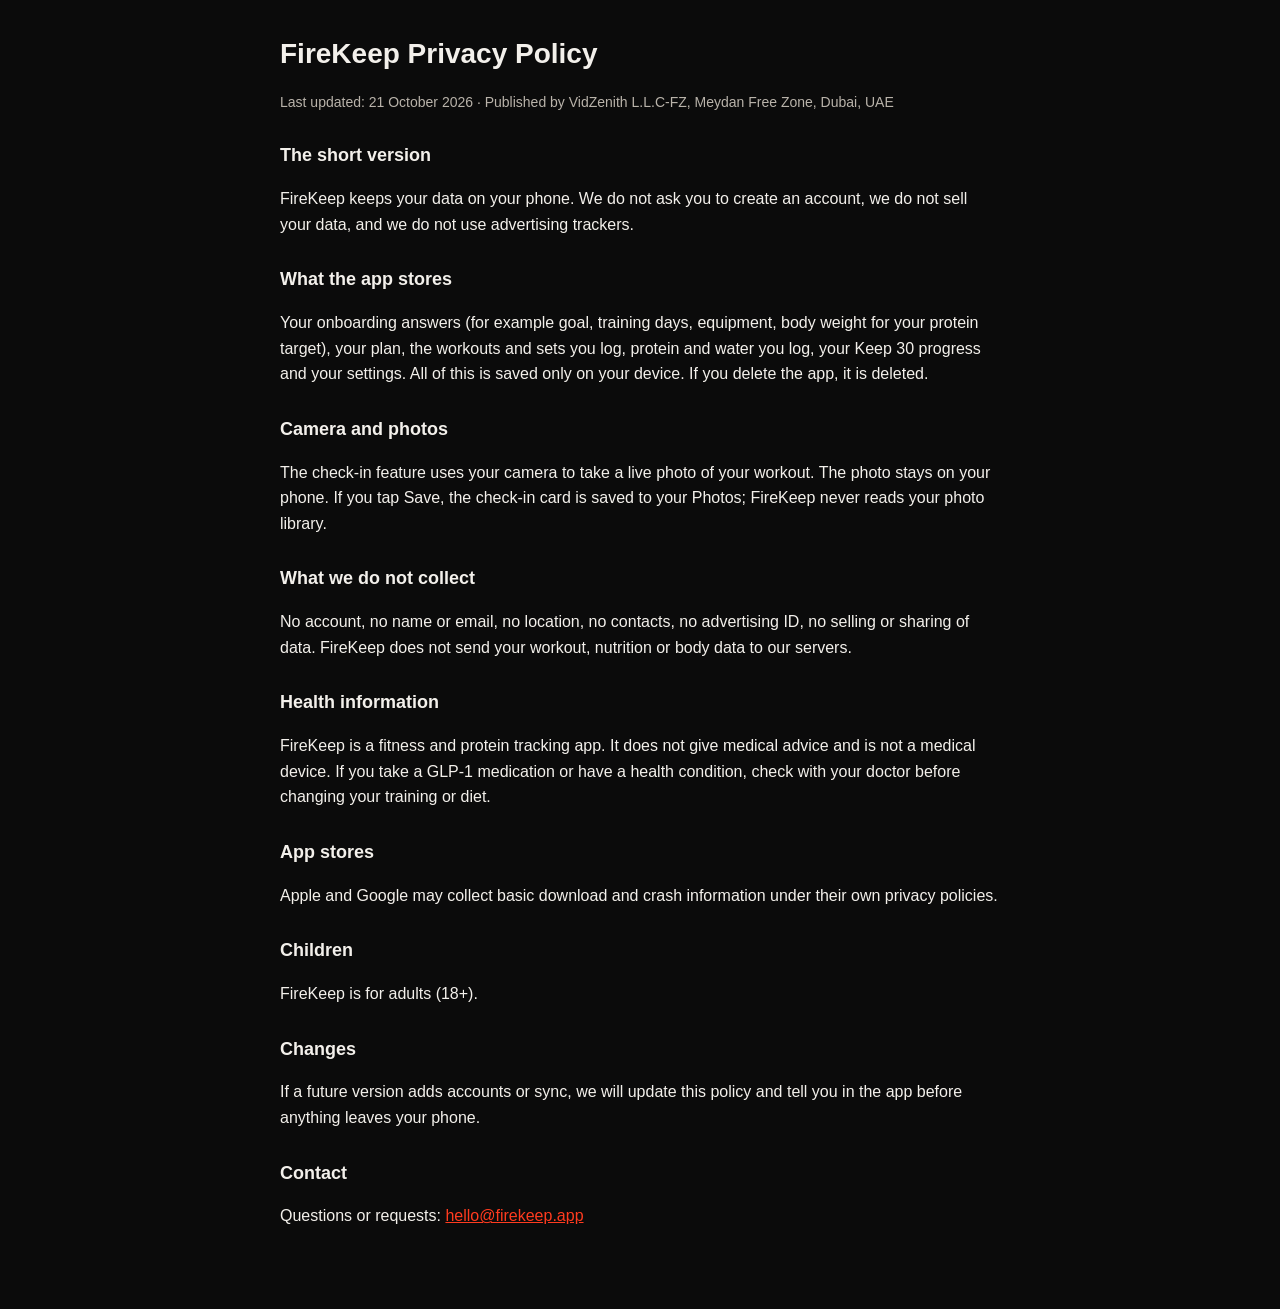
==== privacy.html @ 6477e28a "FireKeep site: home, privacy, support Co-Authored-By: Claude Opus 5.5 <noreply@anthropic.com>" ====
<!doctype html>
<html lang="en"><head><meta charset="utf-8"><meta name="viewport" content="width=device-width,initial-scale=1">
<title>FireKeep · Privacy Policy</title>
<style>
  :root { color-scheme: dark; }
  body { margin: 0; background: #0b0b0b; color: #f3f0eb; font: 16px/1.6 -apple-system, Helvetica, Arial, sans-serif; }
  main { max-width: 720px; margin: 0 auto; padding: 32px 16px 64px; }
  h1 { font-size: 28px; margin: 0 0 4px; } h2 { font-size: 18px; margin: 28px 0 6px; }
  .muted { color: #b9b3aa; font-size: 14px; } a { color: #ff3b1f; }
</style></head><body><main>
<h1>FireKeep Privacy Policy</h1>
<p class="muted">Last updated: 21 October 2026 · Published by VidZenith L.L.C-FZ, Meydan Free Zone, Dubai, UAE</p>

<h2>The short version</h2>
<p>FireKeep keeps your data on your phone. We do not ask you to create an account, we do not sell your data, and we do not use advertising trackers.</p>

<h2>What the app stores</h2>
<p>Your onboarding answers (for example goal, training days, equipment, body weight for your protein target), your plan, the workouts and sets you log, protein and water you log, your Keep 30 progress and your settings. All of this is saved only on your device. If you delete the app, it is deleted.</p>

<h2>Camera and photos</h2>
<p>The check-in feature uses your camera to take a live photo of your workout. The photo stays on your phone. If you tap Save, the check-in card is saved to your Photos; FireKeep never reads your photo library.</p>

<h2>What we do not collect</h2>
<p>No account, no name or email, no location, no contacts, no advertising ID, no selling or sharing of data. FireKeep does not send your workout, nutrition or body data to our servers.</p>

<h2>Health information</h2>
<p>FireKeep is a fitness and protein tracking app. It does not give medical advice and is not a medical device. If you take a GLP-1 medication or have a health condition, check with your doctor before changing your training or diet.</p>

<h2>App stores</h2>
<p>Apple and Google may collect basic download and crash information under their own privacy policies.</p>

<h2>Children</h2>
<p>FireKeep is for adults (18+).</p>

<h2>Changes</h2>
<p>If a future version adds accounts or sync, we will update this policy and tell you in the app before anything leaves your phone.</p>

<h2>Contact</h2>
<p>Questions or requests: <a href="mailto:hello@firekeep.app">hello@firekeep.app</a></p>
</main></body></html>
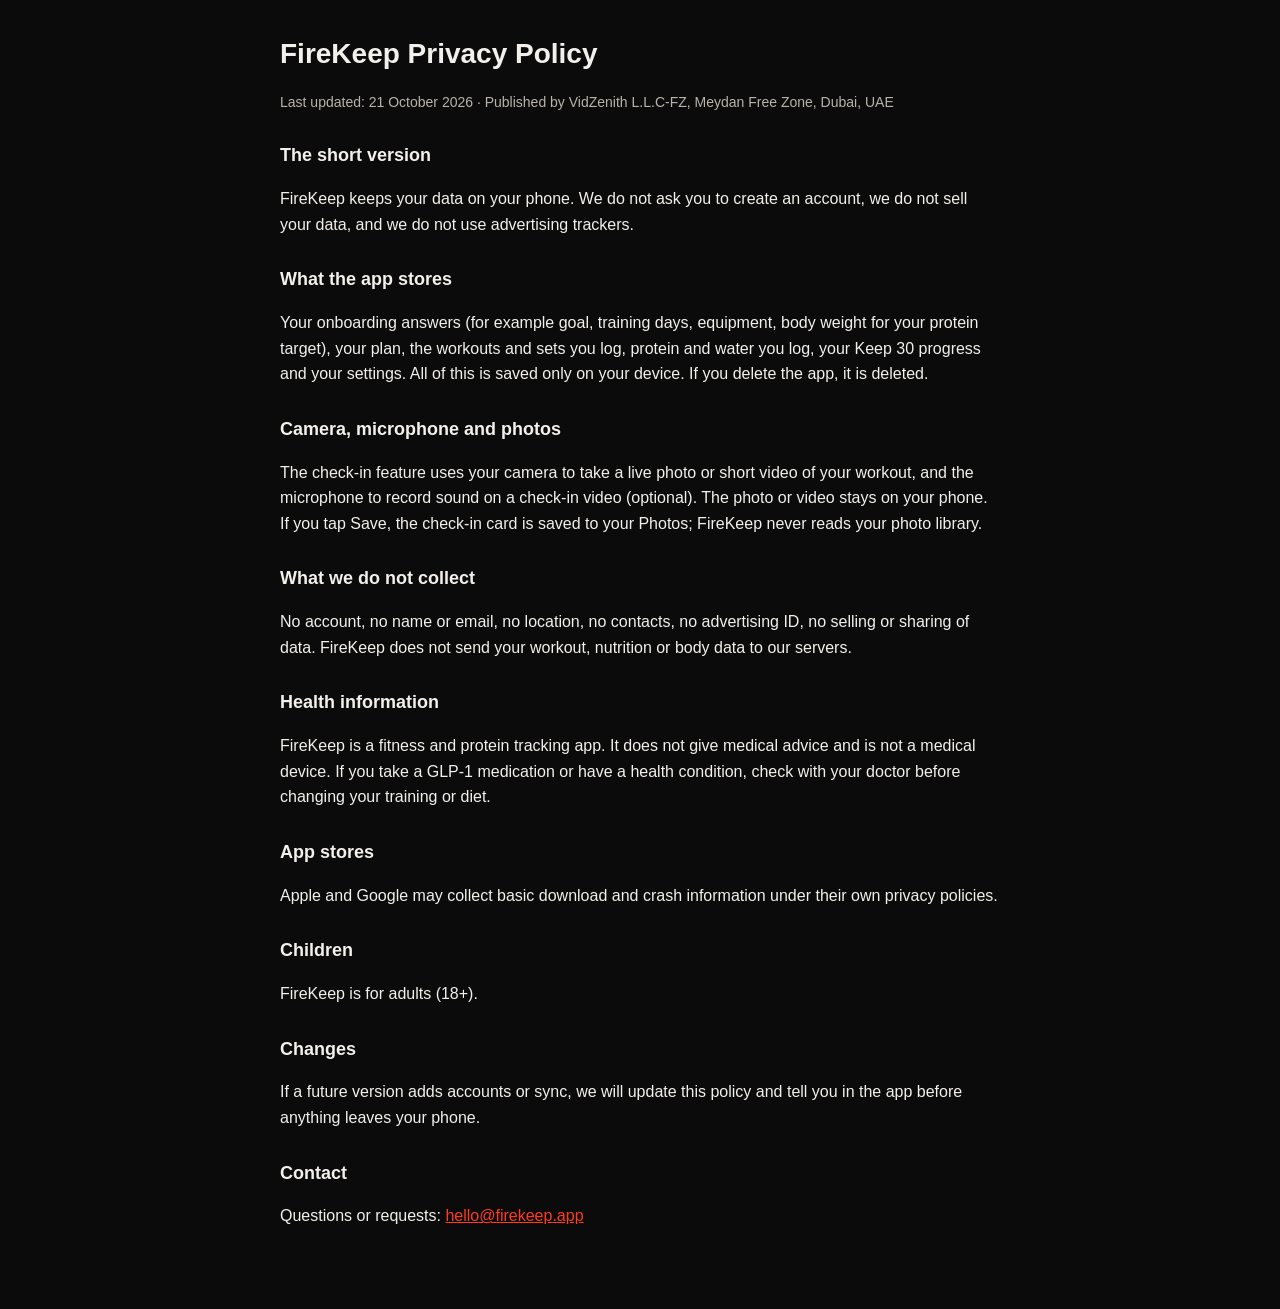
==== commit 92fc1128: "Privacy: mention microphone for optional check-in videos Co-Authored-By: Claude Opus 5.5 <noreply@an" ====
--- a/privacy.html
+++ b/privacy.html
@@ -17,8 +17,8 @@
 <h2>What the app stores</h2>
 <p>Your onboarding answers (for example goal, training days, equipment, body weight for your protein target), your plan, the workouts and sets you log, protein and water you log, your Keep 30 progress and your settings. All of this is saved only on your device. If you delete the app, it is deleted.</p>
 
-<h2>Camera and photos</h2>
-<p>The check-in feature uses your camera to take a live photo of your workout. The photo stays on your phone. If you tap Save, the check-in card is saved to your Photos; FireKeep never reads your photo library.</p>
+<h2>Camera, microphone and photos</h2>
+<p>The check-in feature uses your camera to take a live photo or short video of your workout, and the microphone to record sound on a check-in video (optional). The photo or video stays on your phone. If you tap Save, the check-in card is saved to your Photos; FireKeep never reads your photo library.</p>
 
 <h2>What we do not collect</h2>
 <p>No account, no name or email, no location, no contacts, no advertising ID, no selling or sharing of data. FireKeep does not send your workout, nutrition or body data to our servers.</p>
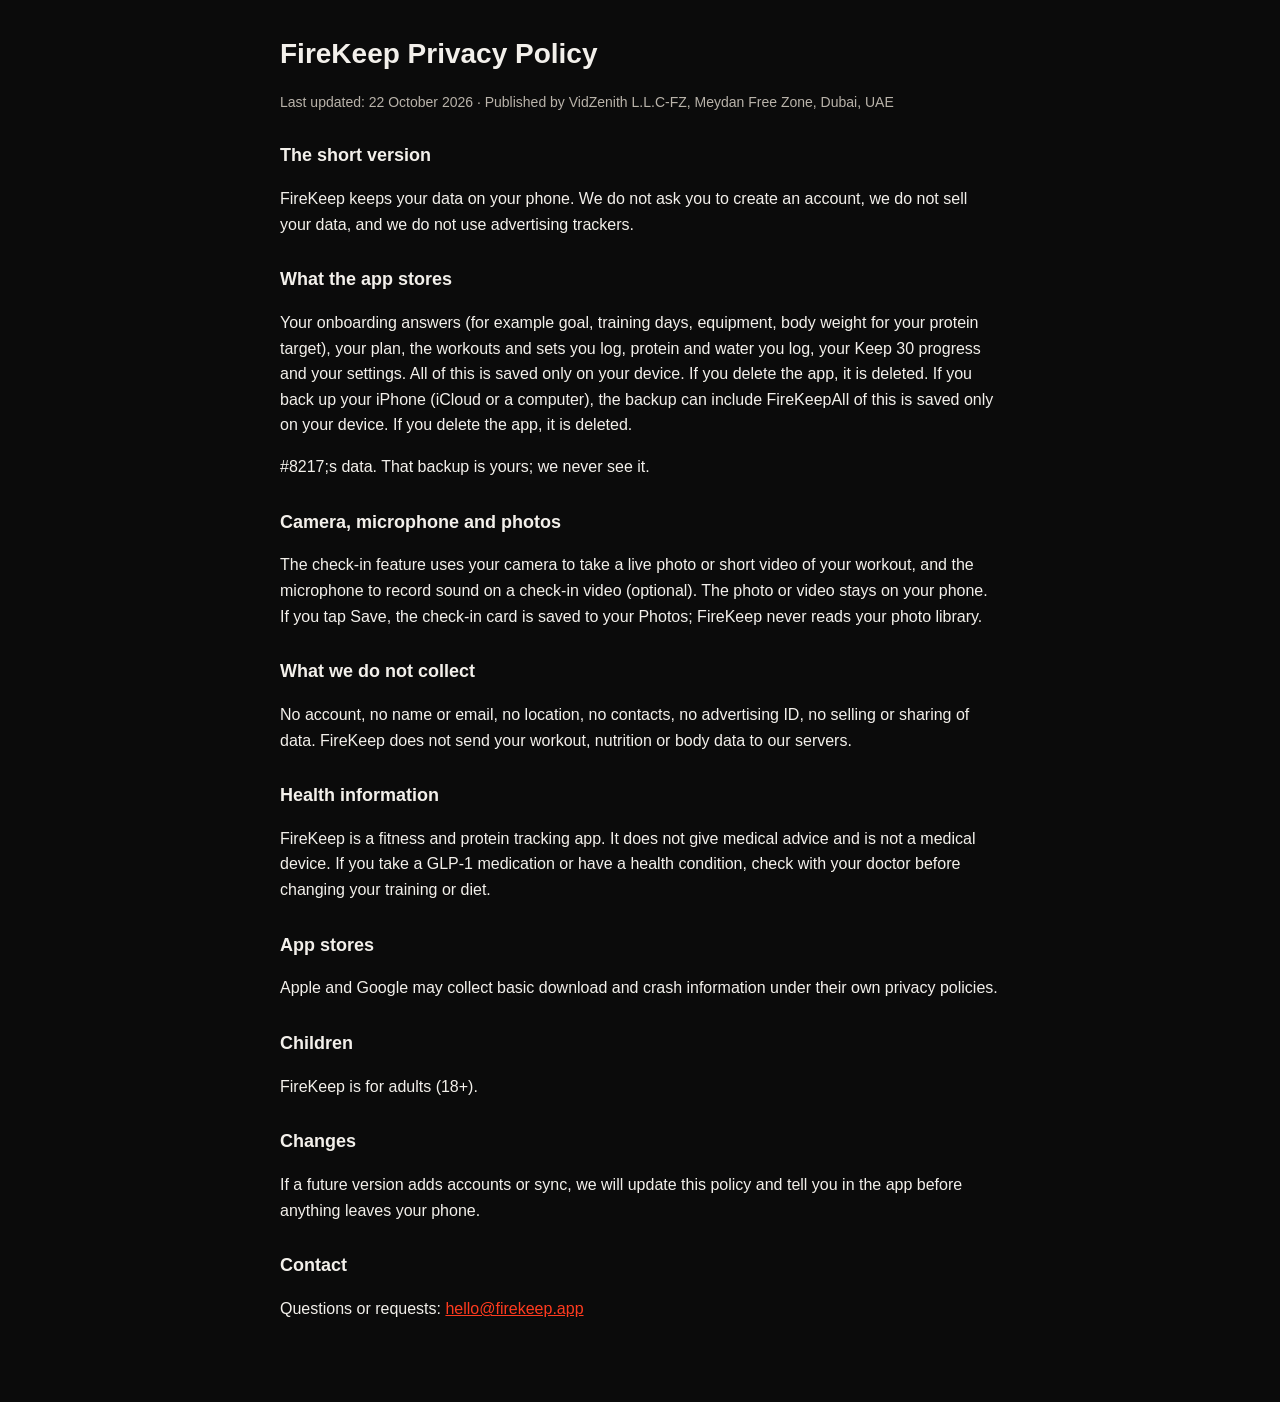
==== commit bb0e3b07: "Privacy + support: iPhone backups can include FireKeep data (user's own backup) Co-Authored-By: Clau" ====
--- a/privacy.html
+++ b/privacy.html
@@ -9,13 +9,13 @@
   .muted { color: #b9b3aa; font-size: 14px; } a { color: #ff3b1f; }
 </style></head><body><main>
 <h1>FireKeep Privacy Policy</h1>
-<p class="muted">Last updated: 21 October 2026 · Published by VidZenith L.L.C-FZ, Meydan Free Zone, Dubai, UAE</p>
+<p class="muted">Last updated: 22 October 2026 · Published by VidZenith L.L.C-FZ, Meydan Free Zone, Dubai, UAE</p>
 
 <h2>The short version</h2>
 <p>FireKeep keeps your data on your phone. We do not ask you to create an account, we do not sell your data, and we do not use advertising trackers.</p>
 
 <h2>What the app stores</h2>
-<p>Your onboarding answers (for example goal, training days, equipment, body weight for your protein target), your plan, the workouts and sets you log, protein and water you log, your Keep 30 progress and your settings. All of this is saved only on your device. If you delete the app, it is deleted.</p>
+<p>Your onboarding answers (for example goal, training days, equipment, body weight for your protein target), your plan, the workouts and sets you log, protein and water you log, your Keep 30 progress and your settings. All of this is saved only on your device. If you delete the app, it is deleted. If you back up your iPhone (iCloud or a computer), the backup can include FireKeepAll of this is saved only on your device. If you delete the app, it is deleted.</p>#8217;s data. That backup is yours; we never see it.</p>
 
 <h2>Camera, microphone and photos</h2>
 <p>The check-in feature uses your camera to take a live photo or short video of your workout, and the microphone to record sound on a check-in video (optional). The photo or video stays on your phone. If you tap Save, the check-in card is saved to your Photos; FireKeep never reads your photo library.</p>
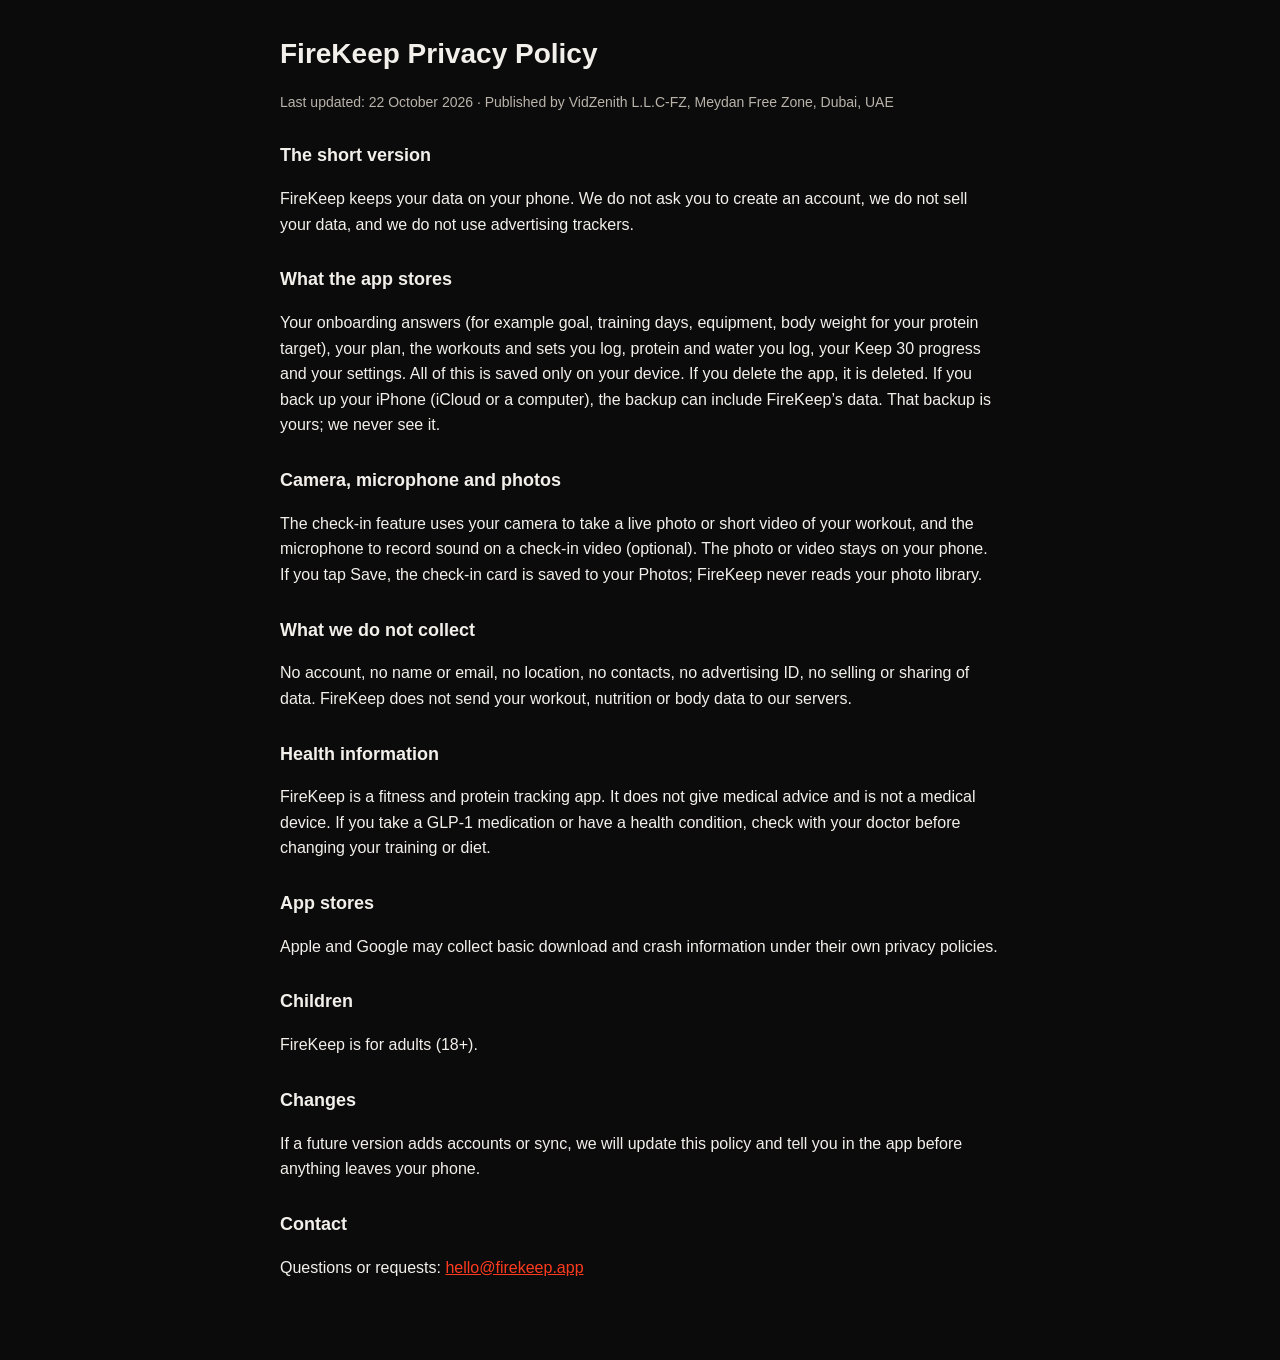
==== commit 464c6fa2: "Fix malformed backup sentence on privacy + support (sed & bug) Co-Authored-By: Claude Opus 5.5 <nore" ====
--- a/privacy.html
+++ b/privacy.html
@@ -15,7 +15,7 @@
 <p>FireKeep keeps your data on your phone. We do not ask you to create an account, we do not sell your data, and we do not use advertising trackers.</p>
 
 <h2>What the app stores</h2>
-<p>Your onboarding answers (for example goal, training days, equipment, body weight for your protein target), your plan, the workouts and sets you log, protein and water you log, your Keep 30 progress and your settings. All of this is saved only on your device. If you delete the app, it is deleted. If you back up your iPhone (iCloud or a computer), the backup can include FireKeepAll of this is saved only on your device. If you delete the app, it is deleted.</p>#8217;s data. That backup is yours; we never see it.</p>
+<p>Your onboarding answers (for example goal, training days, equipment, body weight for your protein target), your plan, the workouts and sets you log, protein and water you log, your Keep 30 progress and your settings. All of this is saved only on your device. If you delete the app, it is deleted. If you back up your iPhone (iCloud or a computer), the backup can include FireKeep’s data. That backup is yours; we never see it.</p>
 
 <h2>Camera, microphone and photos</h2>
 <p>The check-in feature uses your camera to take a live photo or short video of your workout, and the microphone to record sound on a check-in video (optional). The photo or video stays on your phone. If you tap Save, the check-in card is saved to your Photos; FireKeep never reads your photo library.</p>
